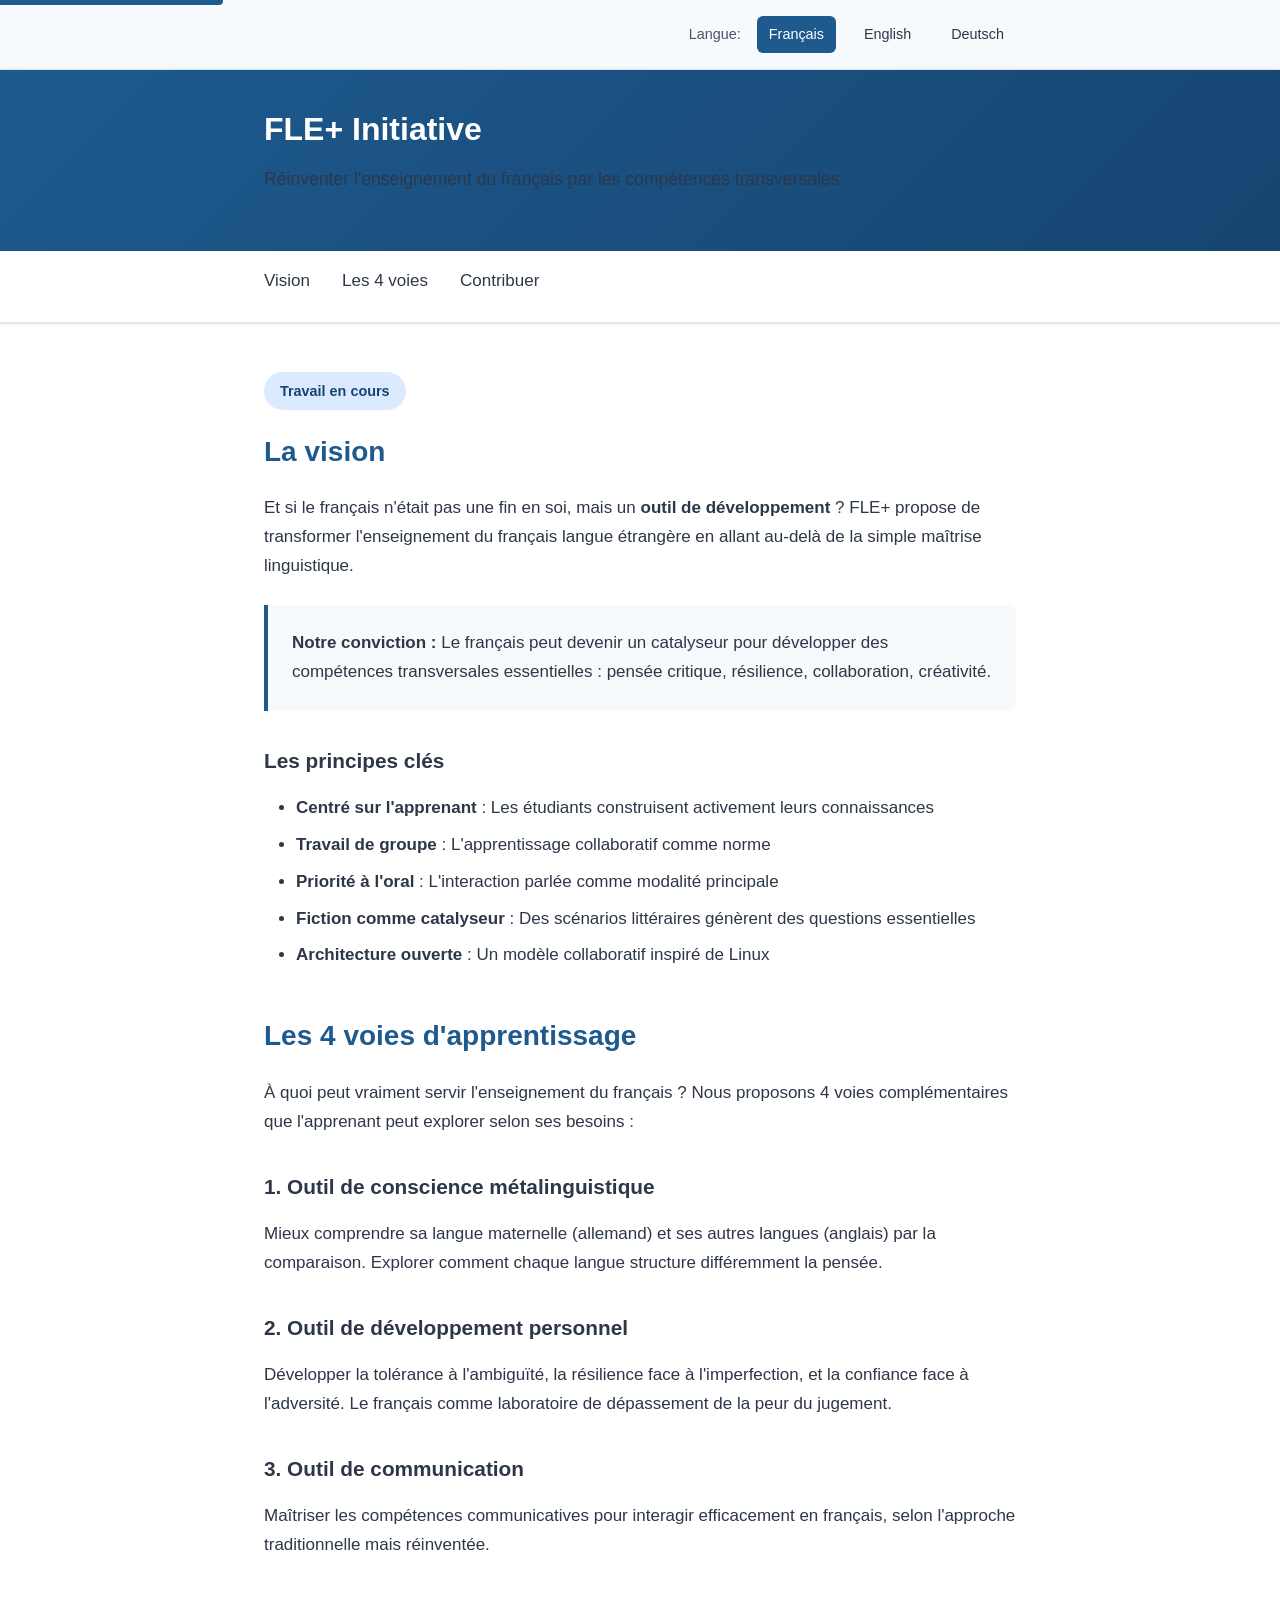
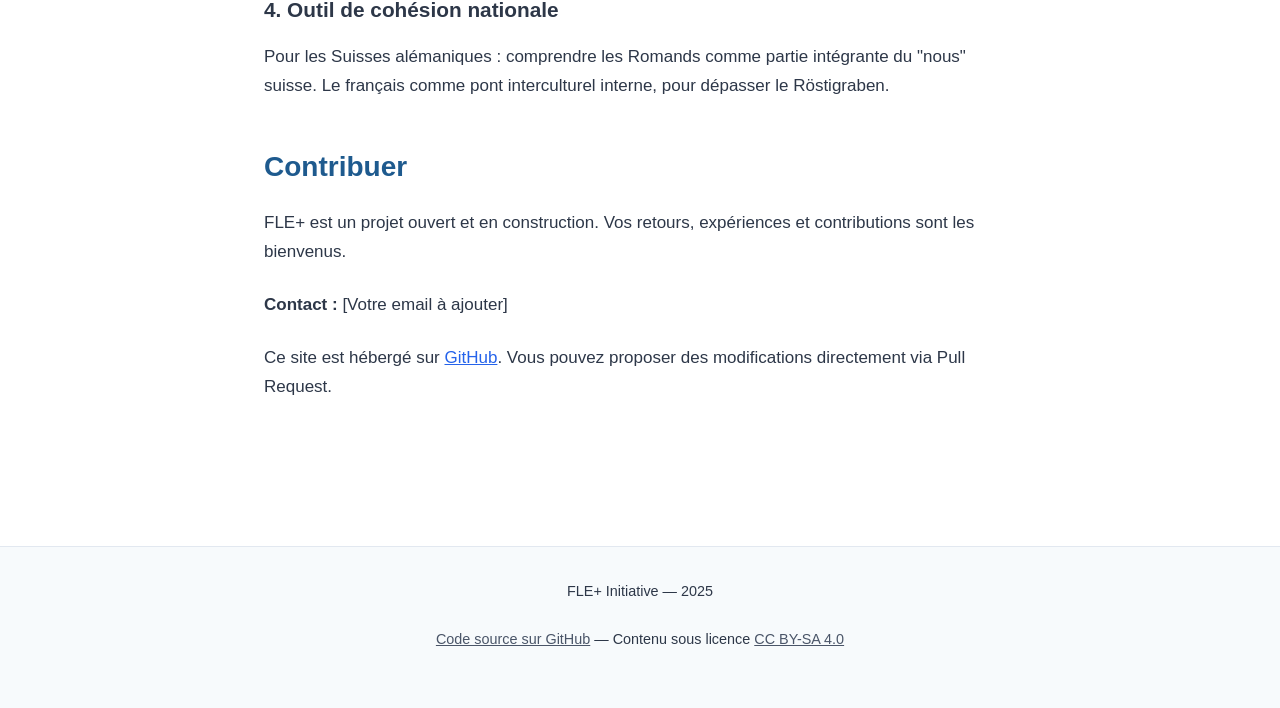
==== index.html @ d0b4cc44 "Initial commit - FLE+ Initiative trilingue" ====
<!DOCTYPE html>
<html lang="fr">
<head>
    <meta charset="UTF-8">
    <meta name="viewport" content="width=device-width, initial-scale=1.0">
    <meta http-equiv="refresh" content="0; url=fr/index.html">
    <title>FLE+ Initiative</title>
</head>
<body>
    <p>Redirection vers <a href="fr/index.html">la page d'accueil</a>...</p>
</body>
</html>
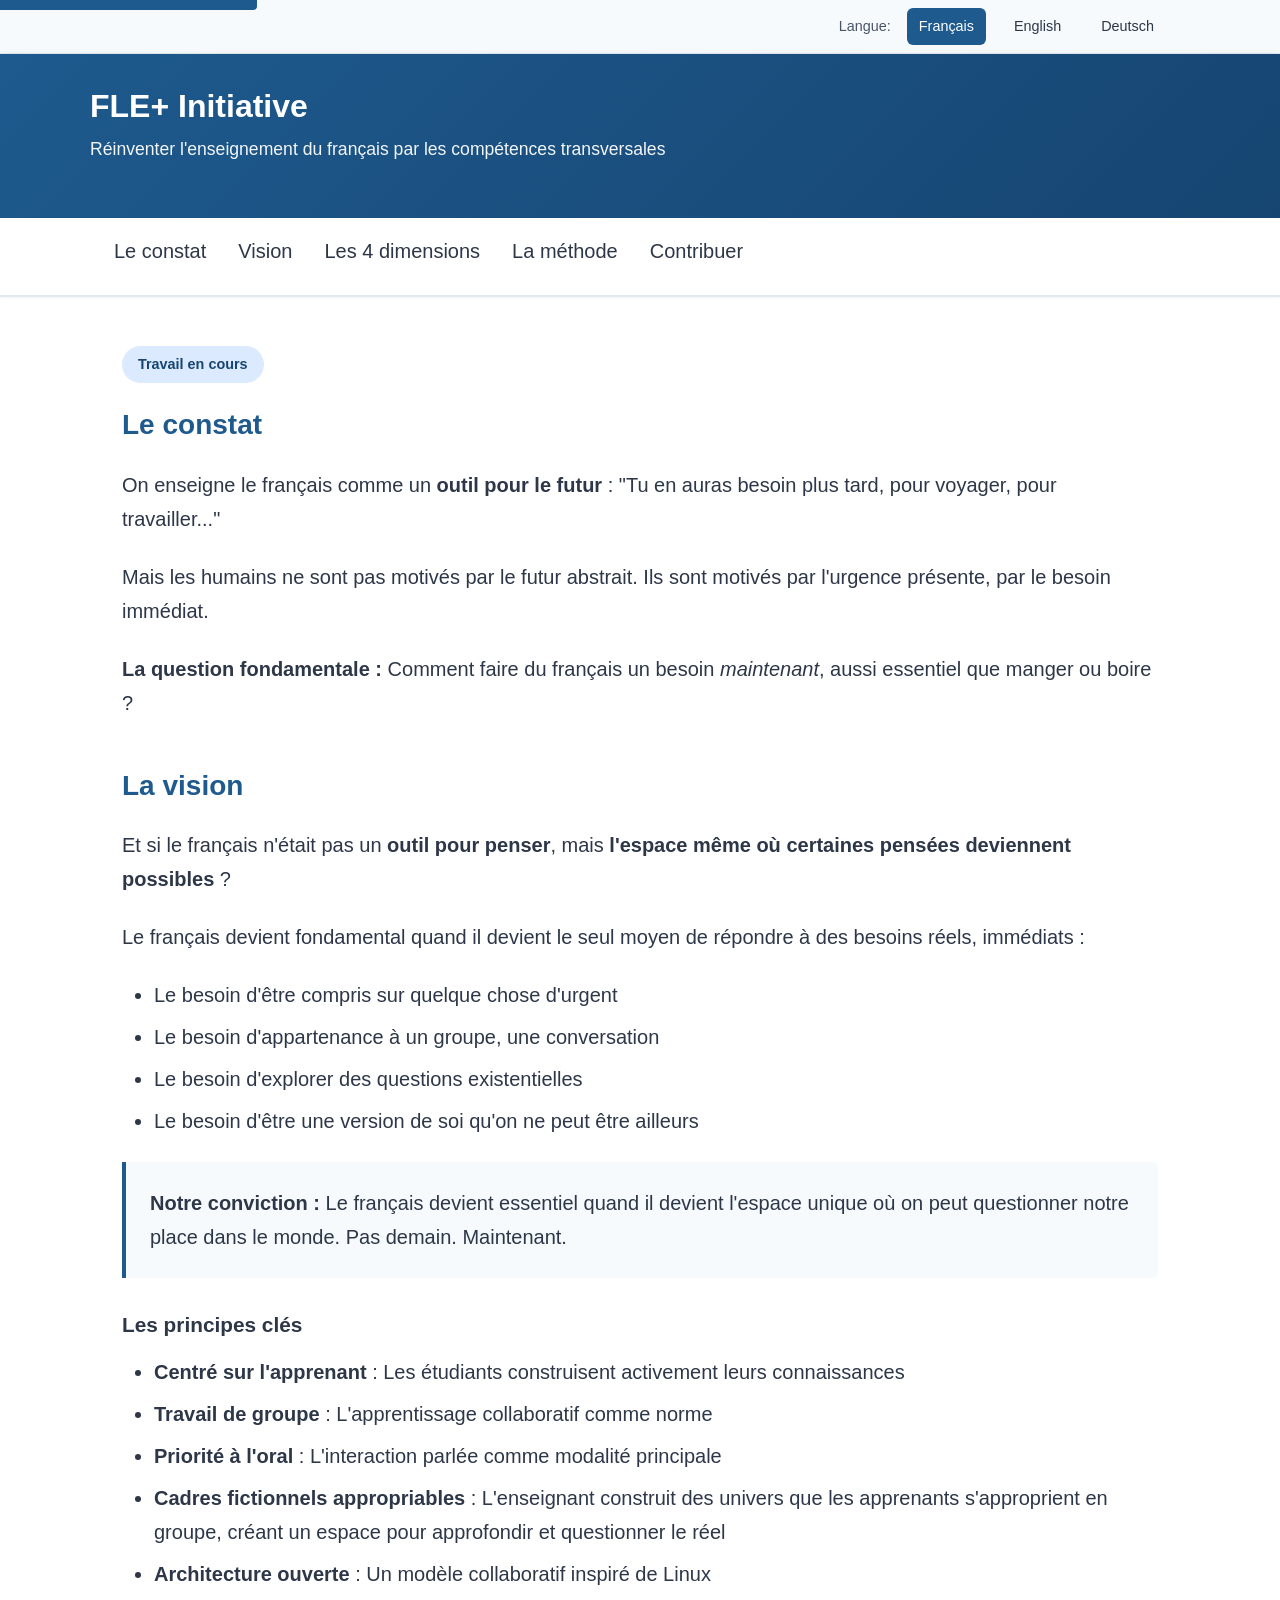
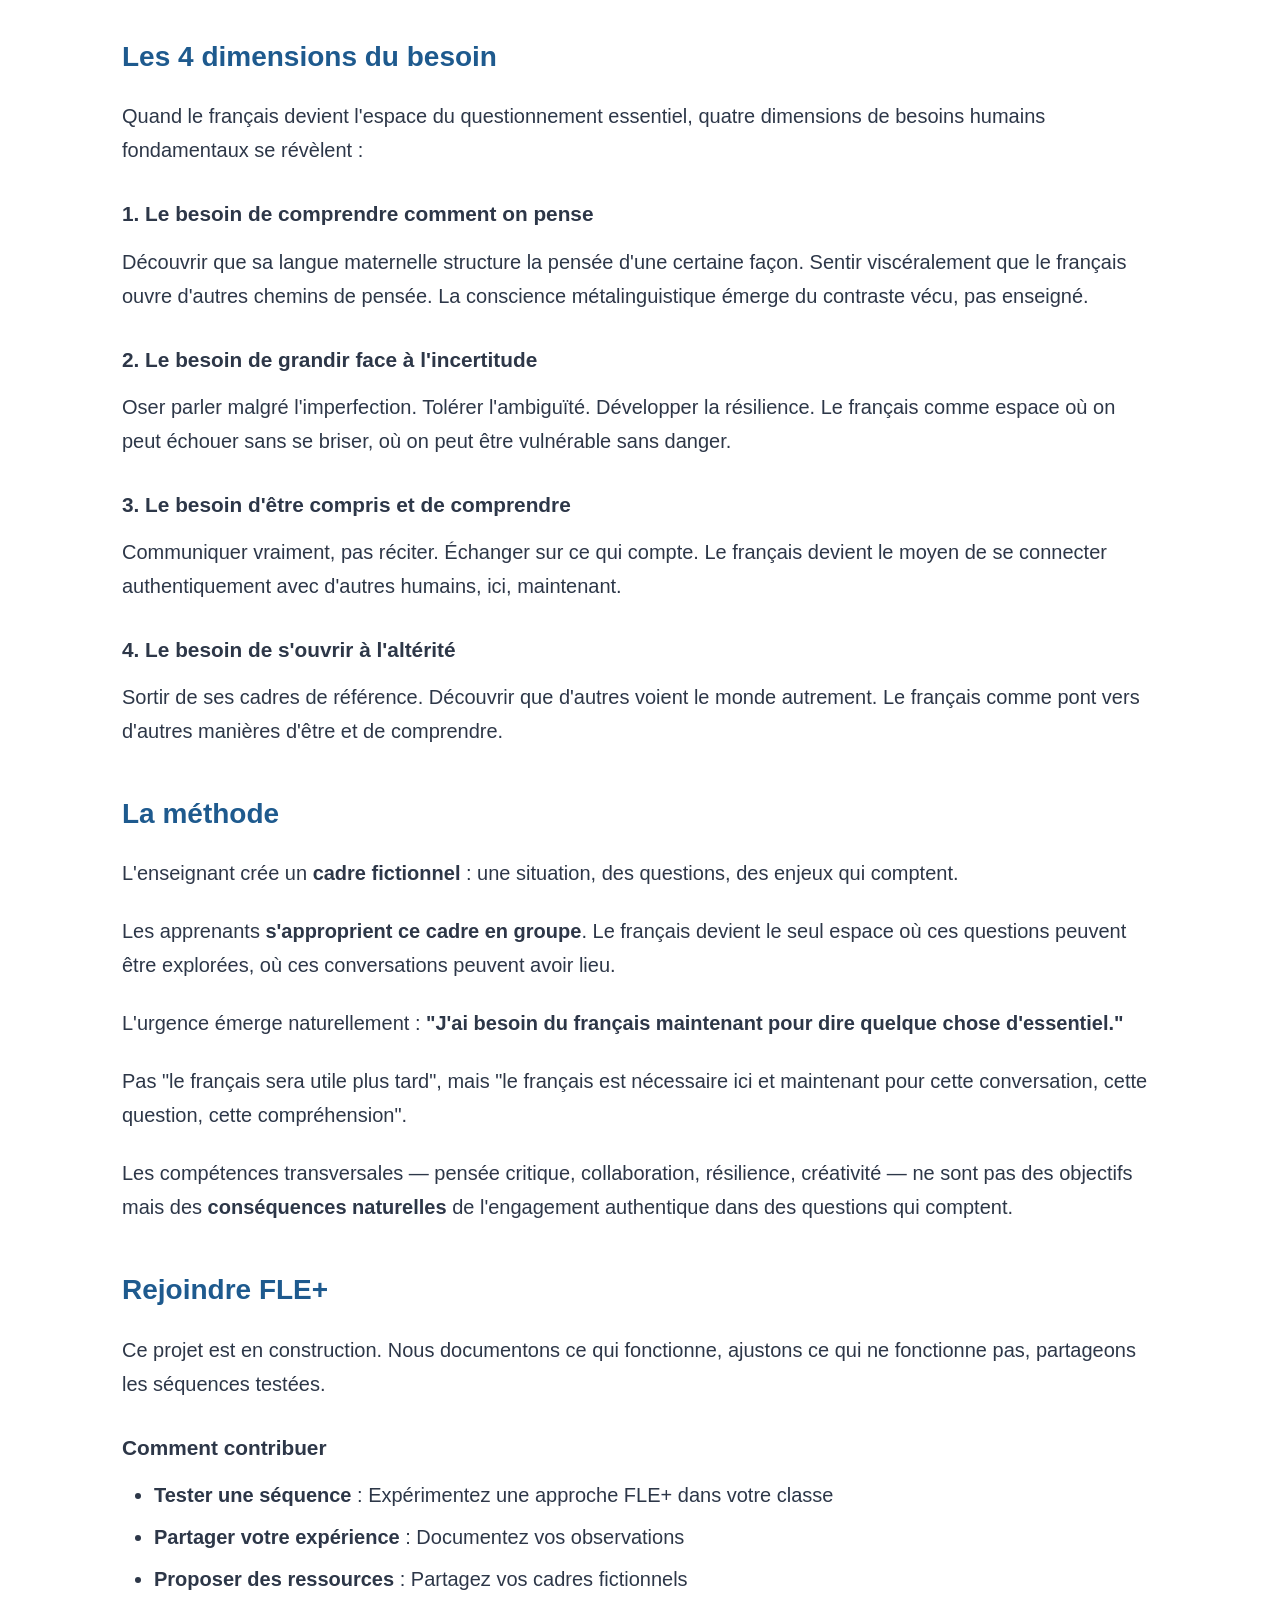
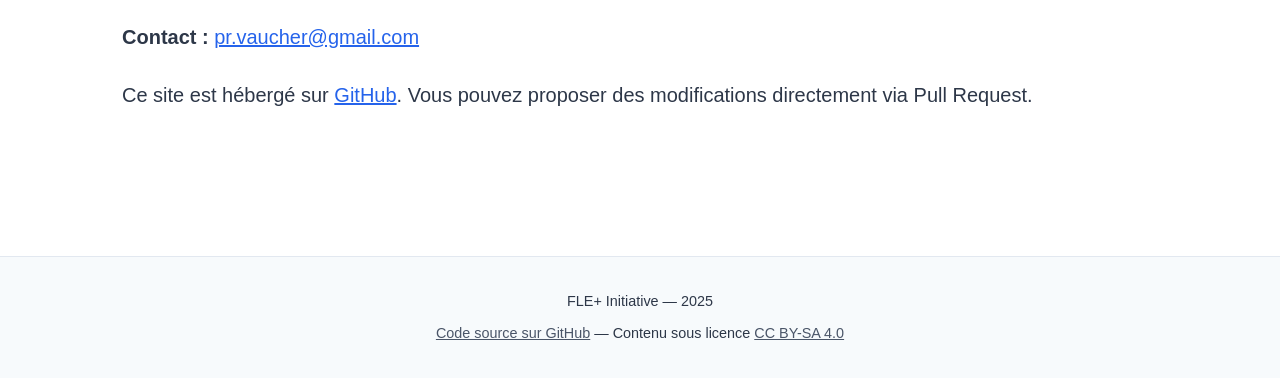
==== commit fcac7a29: "SEO: Ajout des balises canonical et hreflang pour le multilingue" ====
--- a/index.html
+++ b/index.html
@@ -3,7 +3,15 @@
 <head>
     <meta charset="UTF-8">
     <meta name="viewport" content="width=device-width, initial-scale=1.0">
+    
     <meta http-equiv="refresh" content="0; url=fr/index.html">
+    
+    <link rel="canonical" href="https://princlili.github.io/fle-plus/fr/index.html">
+    
+    <link rel="alternate" hreflang="fr" href="https://princlili.github.io/fle-plus/fr/index.html">
+    <link rel="alternate" hreflang="en" href="https://princlili.github.io/fle-plus/en/index.html">
+    <link rel="alternate" hreflang="de" href="https://princlili.github.io/fle-plus/de/index.html">
+    
     <title>FLE+ Initiative</title>
 </head>
 <body>
